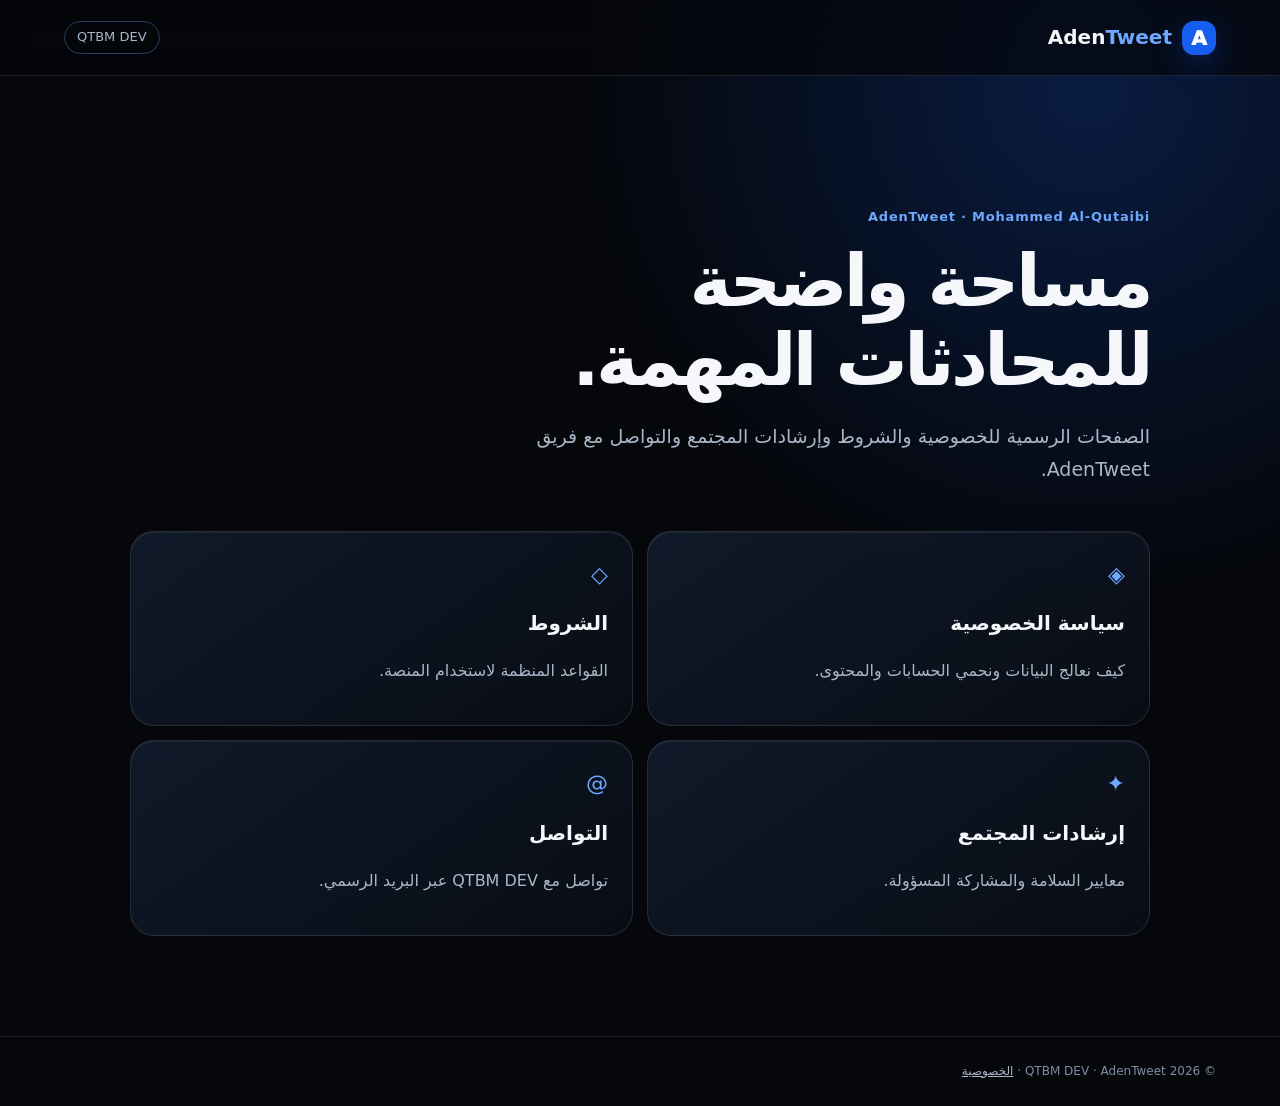
==== index.html @ aa2ac325 "Create AdenTweet legal pages" ====
<!doctype html>
<html lang="ar" dir="rtl">
<head>
  <meta charset="UTF-8" />
  <meta name="viewport" content="width=device-width, initial-scale=1" />
  <meta name="description" content="AdenTweet — سياسة الخصوصية والشروط وإرشادات المجتمع." />
  <title>AdenTweet | QTBM DEV</title>
  <link rel="stylesheet" href="styles.css" />
</head>
<body>
  <header class="site-header"><a class="brand" href="index.html"><span class="brand-mark">A</span><span>Aden<span class="accent">Tweet</span></span></a><span class="pill">QTBM DEV</span></header>
  <main class="hero"><p class="eyebrow">AdenTweet · Mohammed Al-Qutaibi</p><h1>مساحة واضحة للمحادثات المهمة.</h1><p class="lead">الصفحات الرسمية للخصوصية والشروط وإرشادات المجتمع والتواصل مع فريق AdenTweet.</p><div class="grid"><a class="card" href="privacy.html"><span class="icon">◈</span><h2>سياسة الخصوصية</h2><p>كيف نعالج البيانات ونحمي الحسابات والمحتوى.</p></a><a class="card" href="terms.html"><span class="icon">◇</span><h2>الشروط</h2><p>القواعد المنظمة لاستخدام المنصة.</p></a><a class="card" href="community-guidelines.html"><span class="icon">✦</span><h2>إرشادات المجتمع</h2><p>معايير السلامة والمشاركة المسؤولة.</p></a><a class="card" href="contact.html"><span class="icon">@</span><h2>التواصل</h2><p>تواصل مع QTBM DEV عبر البريد الرسمي.</p></a></div></main><footer>© 2026 QTBM DEV · AdenTweet · <a href="privacy.html">الخصوصية</a></footer>
</body>
</html>
---- styles.css ----
:root{font-family:system-ui,-apple-system,"Segoe UI",sans-serif;color:#f5f7fb;background:#05070b;line-height:1.75;color-scheme:dark}*{box-sizing:border-box}body{margin:0;min-height:100vh;background:radial-gradient(circle at 85% 8%,rgba(21,94,239,.24),transparent 32rem),#05070b}.site-header{height:76px;display:flex;align-items:center;justify-content:space-between;padding:0 clamp(20px,5vw,76px);border-bottom:1px solid rgba(148,163,184,.18);background:rgba(5,7,11,.7);backdrop-filter:blur(18px);position:sticky;top:0;z-index:2}.brand{color:#f5f7fb;text-decoration:none;font-weight:900;font-size:20px;display:flex;align-items:center;gap:10px}.accent{color:#6ea8ff}.brand-mark{display:inline-grid;place-items:center;width:34px;height:34px;border-radius:12px;background:#155eef;color:#fff;box-shadow:0 9px 30px rgba(21,94,239,.3);font-weight:950}.brand-mark.large{width:48px;height:48px;border-radius:16px;font-size:22px}.pill,.back{color:#aab7c9;text-decoration:none;font-size:13px}.pill{border:1px solid rgba(110,168,255,.35);border-radius:999px;padding:4px 12px}.hero,.article{width:min(1020px,calc(100% - 40px));margin:auto}.hero{padding:clamp(72px,13vh,150px) 0 100px}.eyebrow{color:#6ea8ff;font-weight:800;letter-spacing:.06em;font-size:13px}.hero h1,.article h1{font-size:clamp(36px,7vw,72px);line-height:1.1;letter-spacing:-.05em;margin:12px 0 20px;max-width:780px}.lead{font-size:19px;color:#aab7c9;max-width:640px}.grid{display:grid;grid-template-columns:repeat(2,minmax(0,1fr));gap:14px;margin-top:44px}.card,.contact-card{display:block;text-decoration:none;color:inherit;padding:24px;border:1px solid rgba(148,163,184,.18);border-radius:24px;background:linear-gradient(145deg,rgba(19,30,48,.82),rgba(12,17,27,.62));box-shadow:inset 0 1px rgba(255,255,255,.06);transition:transform .2s ease,border-color .2s ease}.card:hover{transform:translateY(-4px);border-color:rgba(110,168,255,.64)}.card h2{font-size:20px;margin:12px 0 4px}.card p,.article p{color:#aab7c9}.icon{color:#6ea8ff;font-size:22px}.article{padding:72px 0 100px;max-width:780px}.article h1{font-size:clamp(36px,6vw,60px)}.article h2{font-size:24px;margin-top:40px}.article a{color:#8ab8ff}.contact-card{display:flex;align-items:center;gap:16px;margin:32px 0}.contact-card p{margin:4px 0 0}.contact-line{font-size:18px}.muted{color:#7e8da3!important}footer{border-top:1px solid rgba(148,163,184,.14);padding:24px clamp(20px,5vw,76px);color:#7e8da3;font-size:12px}footer a{color:#aab7c9}@media(max-width:640px){.grid{grid-template-columns:1fr}.hero{padding-top:72px}.site-header{padding-inline:20px}.pill{display:none}}
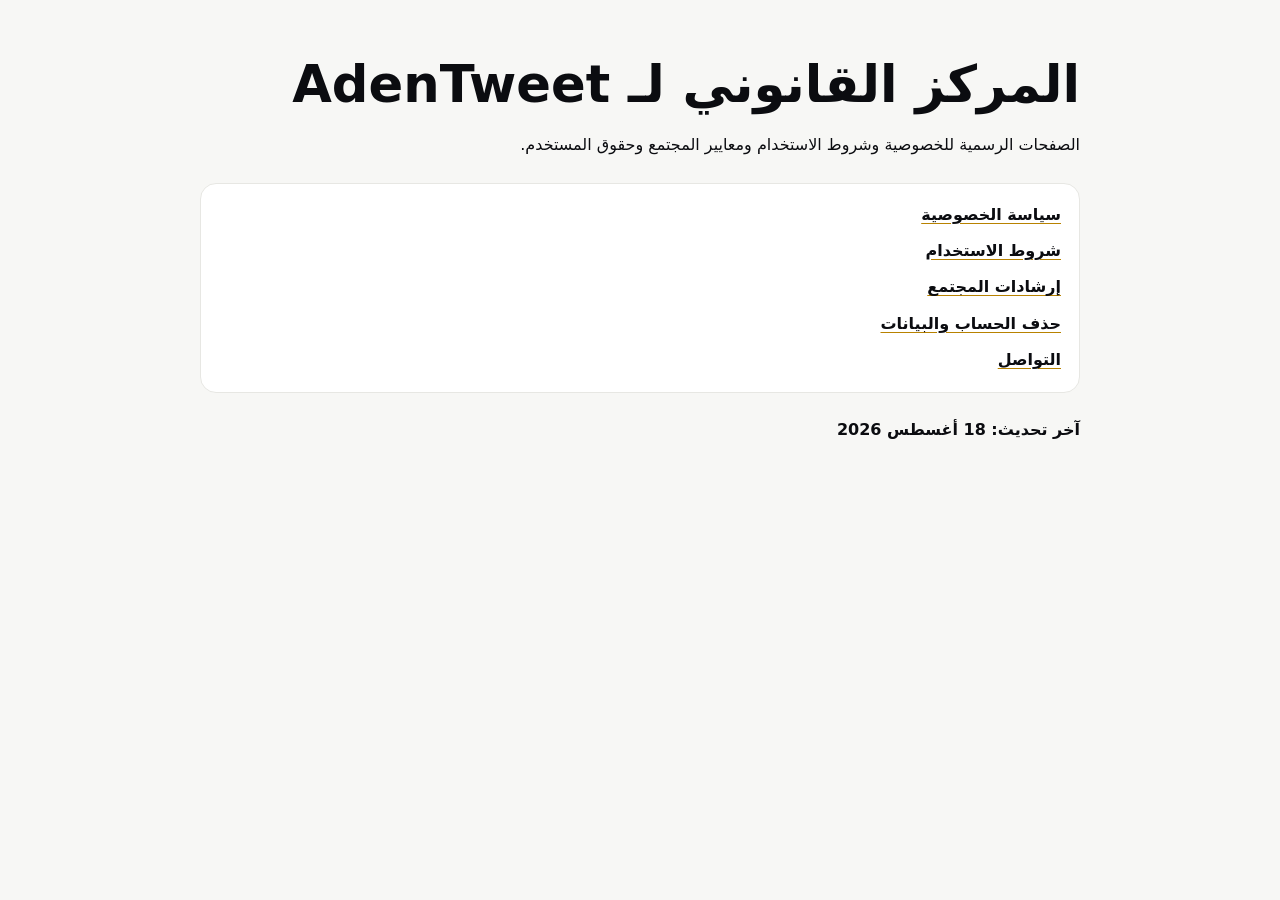
==== commit 7ed52400: "Publish AdenTweet privacy and Google Play compliance materials" ====
--- a/index.html
+++ b/index.html
@@ -1,14 +1 @@
-<!doctype html>
-<html lang="ar" dir="rtl">
-<head>
-  <meta charset="UTF-8" />
-  <meta name="viewport" content="width=device-width, initial-scale=1" />
-  <meta name="description" content="AdenTweet — سياسة الخصوصية والشروط وإرشادات المجتمع." />
-  <title>AdenTweet | QTBM DEV</title>
-  <link rel="stylesheet" href="styles.css" />
-</head>
-<body>
-  <header class="site-header"><a class="brand" href="index.html"><span class="brand-mark">A</span><span>Aden<span class="accent">Tweet</span></span></a><span class="pill">QTBM DEV</span></header>
-  <main class="hero"><p class="eyebrow">AdenTweet · Mohammed Al-Qutaibi</p><h1>مساحة واضحة للمحادثات المهمة.</h1><p class="lead">الصفحات الرسمية للخصوصية والشروط وإرشادات المجتمع والتواصل مع فريق AdenTweet.</p><div class="grid"><a class="card" href="privacy.html"><span class="icon">◈</span><h2>سياسة الخصوصية</h2><p>كيف نعالج البيانات ونحمي الحسابات والمحتوى.</p></a><a class="card" href="terms.html"><span class="icon">◇</span><h2>الشروط</h2><p>القواعد المنظمة لاستخدام المنصة.</p></a><a class="card" href="community-guidelines.html"><span class="icon">✦</span><h2>إرشادات المجتمع</h2><p>معايير السلامة والمشاركة المسؤولة.</p></a><a class="card" href="contact.html"><span class="icon">@</span><h2>التواصل</h2><p>تواصل مع QTBM DEV عبر البريد الرسمي.</p></a></div></main><footer>© 2026 QTBM DEV · AdenTweet · <a href="privacy.html">الخصوصية</a></footer>
-</body>
-</html>
+<!doctype html><html lang="ar" dir="rtl"><head><meta charset="utf-8"><meta name="viewport" content="width=device-width,initial-scale=1"><meta name="description" content="AdenTweet — الخصوصية والشروط وإرشادات المجتمع وحذف البيانات."><title>AdenTweet | المركز القانوني</title><link rel="stylesheet" href="styles.css"></head><body><main><h1>المركز القانوني لـ AdenTweet</h1><p>الصفحات الرسمية للخصوصية وشروط الاستخدام ومعايير المجتمع وحقوق المستخدم.</p><nav><a href="privacy.html">سياسة الخصوصية</a><a href="terms.html">شروط الاستخدام</a><a href="community-guidelines.html">إرشادات المجتمع</a><a href="data-deletion.html">حذف الحساب والبيانات</a><a href="contact.html">التواصل</a></nav><p><strong>آخر تحديث: 18 أغسطس 2026</strong></p></main></body></html>
--- a/styles.css
+++ b/styles.css
@@ -1 +1 @@
-:root{font-family:system-ui,-apple-system,"Segoe UI",sans-serif;color:#f5f7fb;background:#05070b;line-height:1.75;color-scheme:dark}*{box-sizing:border-box}body{margin:0;min-height:100vh;background:radial-gradient(circle at 85% 8%,rgba(21,94,239,.24),transparent 32rem),#05070b}.site-header{height:76px;display:flex;align-items:center;justify-content:space-between;padding:0 clamp(20px,5vw,76px);border-bottom:1px solid rgba(148,163,184,.18);background:rgba(5,7,11,.7);backdrop-filter:blur(18px);position:sticky;top:0;z-index:2}.brand{color:#f5f7fb;text-decoration:none;font-weight:900;font-size:20px;display:flex;align-items:center;gap:10px}.accent{color:#6ea8ff}.brand-mark{display:inline-grid;place-items:center;width:34px;height:34px;border-radius:12px;background:#155eef;color:#fff;box-shadow:0 9px 30px rgba(21,94,239,.3);font-weight:950}.brand-mark.large{width:48px;height:48px;border-radius:16px;font-size:22px}.pill,.back{color:#aab7c9;text-decoration:none;font-size:13px}.pill{border:1px solid rgba(110,168,255,.35);border-radius:999px;padding:4px 12px}.hero,.article{width:min(1020px,calc(100% - 40px));margin:auto}.hero{padding:clamp(72px,13vh,150px) 0 100px}.eyebrow{color:#6ea8ff;font-weight:800;letter-spacing:.06em;font-size:13px}.hero h1,.article h1{font-size:clamp(36px,7vw,72px);line-height:1.1;letter-spacing:-.05em;margin:12px 0 20px;max-width:780px}.lead{font-size:19px;color:#aab7c9;max-width:640px}.grid{display:grid;grid-template-columns:repeat(2,minmax(0,1fr));gap:14px;margin-top:44px}.card,.contact-card{display:block;text-decoration:none;color:inherit;padding:24px;border:1px solid rgba(148,163,184,.18);border-radius:24px;background:linear-gradient(145deg,rgba(19,30,48,.82),rgba(12,17,27,.62));box-shadow:inset 0 1px rgba(255,255,255,.06);transition:transform .2s ease,border-color .2s ease}.card:hover{transform:translateY(-4px);border-color:rgba(110,168,255,.64)}.card h2{font-size:20px;margin:12px 0 4px}.card p,.article p{color:#aab7c9}.icon{color:#6ea8ff;font-size:22px}.article{padding:72px 0 100px;max-width:780px}.article h1{font-size:clamp(36px,6vw,60px)}.article h2{font-size:24px;margin-top:40px}.article a{color:#8ab8ff}.contact-card{display:flex;align-items:center;gap:16px;margin:32px 0}.contact-card p{margin:4px 0 0}.contact-line{font-size:18px}.muted{color:#7e8da3!important}footer{border-top:1px solid rgba(148,163,184,.14);padding:24px clamp(20px,5vw,76px);color:#7e8da3;font-size:12px}footer a{color:#aab7c9}@media(max-width:640px){.grid{grid-template-columns:1fr}.hero{padding-top:72px}.site-header{padding-inline:20px}.pill{display:none}}
+:root{color-scheme:light;font-family:system-ui,-apple-system,BlinkMacSystemFont,"Segoe UI",sans-serif;color:#0B0C10;background:#F7F7F5}*{box-sizing:border-box}body{margin:0;line-height:1.65}main{width:min(880px,calc(100% - 36px));margin:0 auto;padding:56px 0 72px}h1{font-size:clamp(2rem,7vw,3.2rem);line-height:1.1;margin:0 0 20px}h2{font-size:1.25rem;margin:36px 0 8px}p{margin:0 0 16px}a{color:#0B0C10;text-decoration-color:#B88200;text-underline-offset:3px;font-weight:700}nav{display:grid;gap:10px;padding:18px;border:1px solid #E7E7E3;border-radius:16px;background:#fff;margin:24px 0}strong{font-weight:800}@media (max-width:600px){main{padding:34px 0 52px}}
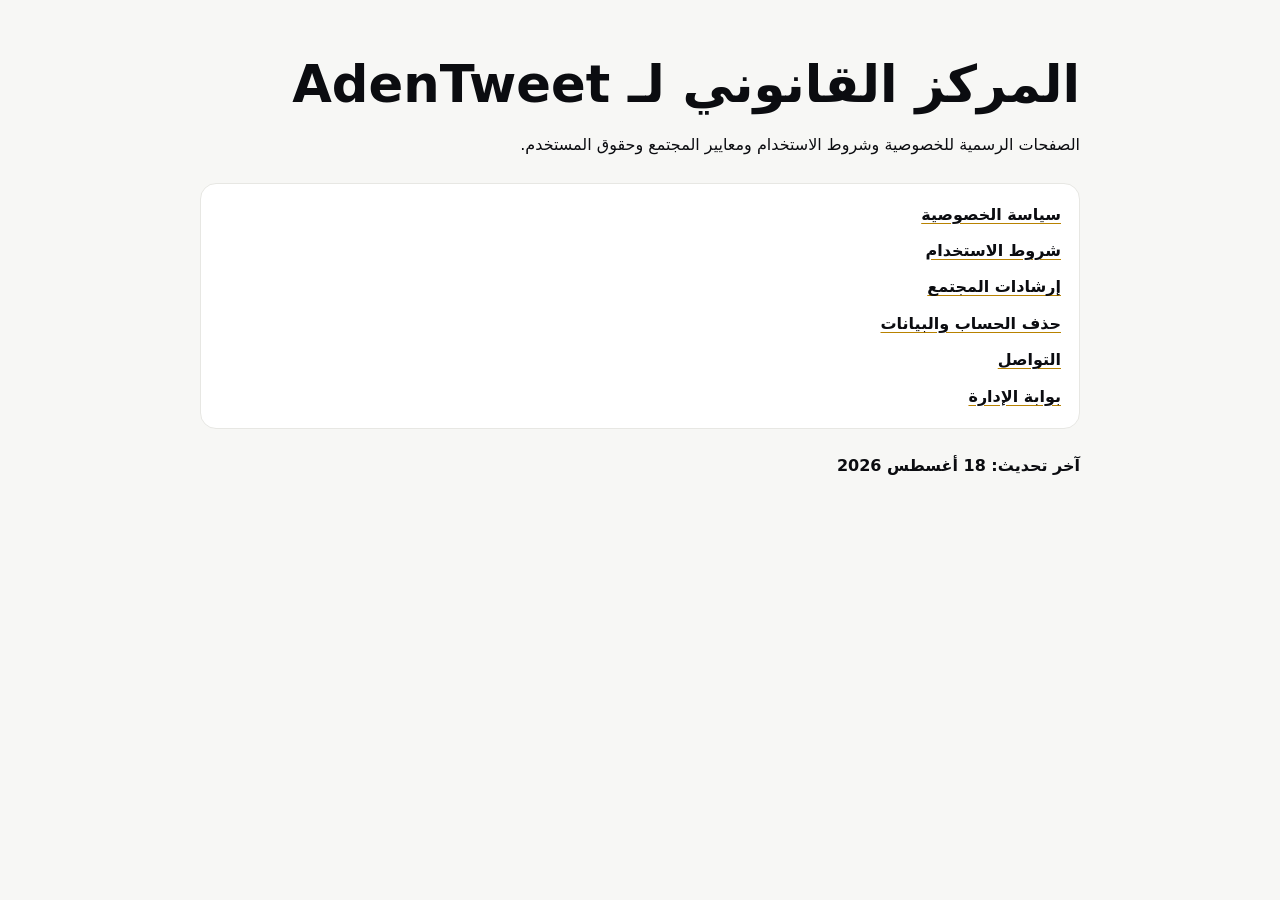
==== commit 9d37f91d: "Add safe public admin gateway" ====
--- a/index.html
+++ b/index.html
@@ -1 +1 @@
-<!doctype html><html lang="ar" dir="rtl"><head><meta charset="utf-8"><meta name="viewport" content="width=device-width,initial-scale=1"><meta name="description" content="AdenTweet — الخصوصية والشروط وإرشادات المجتمع وحذف البيانات."><title>AdenTweet | المركز القانوني</title><link rel="stylesheet" href="styles.css"></head><body><main><h1>المركز القانوني لـ AdenTweet</h1><p>الصفحات الرسمية للخصوصية وشروط الاستخدام ومعايير المجتمع وحقوق المستخدم.</p><nav><a href="privacy.html">سياسة الخصوصية</a><a href="terms.html">شروط الاستخدام</a><a href="community-guidelines.html">إرشادات المجتمع</a><a href="data-deletion.html">حذف الحساب والبيانات</a><a href="contact.html">التواصل</a></nav><p><strong>آخر تحديث: 18 أغسطس 2026</strong></p></main></body></html>
+<!doctype html><html lang="ar" dir="rtl"><head><meta charset="utf-8"><meta name="viewport" content="width=device-width,initial-scale=1"><meta name="description" content="AdenTweet — الخصوصية والشروط وإرشادات المجتمع وحذف البيانات."><title>AdenTweet | المركز القانوني</title><link rel="stylesheet" href="styles.css"></head><body><main><h1>المركز القانوني لـ AdenTweet</h1><p>الصفحات الرسمية للخصوصية وشروط الاستخدام ومعايير المجتمع وحقوق المستخدم.</p><nav><a href="privacy.html">سياسة الخصوصية</a><a href="terms.html">شروط الاستخدام</a><a href="community-guidelines.html">إرشادات المجتمع</a><a href="data-deletion.html">حذف الحساب والبيانات</a><a href="contact.html">التواصل</a><a href="admin.html">بوابة الإدارة</a></nav><p><strong>آخر تحديث: 18 أغسطس 2026</strong></p></main></body></html>
--- a/styles.css
+++ b/styles.css
@@ -1 +1 @@
-:root{color-scheme:light;font-family:system-ui,-apple-system,BlinkMacSystemFont,"Segoe UI",sans-serif;color:#0B0C10;background:#F7F7F5}*{box-sizing:border-box}body{margin:0;line-height:1.65}main{width:min(880px,calc(100% - 36px));margin:0 auto;padding:56px 0 72px}h1{font-size:clamp(2rem,7vw,3.2rem);line-height:1.1;margin:0 0 20px}h2{font-size:1.25rem;margin:36px 0 8px}p{margin:0 0 16px}a{color:#0B0C10;text-decoration-color:#B88200;text-underline-offset:3px;font-weight:700}nav{display:grid;gap:10px;padding:18px;border:1px solid #E7E7E3;border-radius:16px;background:#fff;margin:24px 0}strong{font-weight:800}@media (max-width:600px){main{padding:34px 0 52px}}
+:root{color-scheme:light;font-family:system-ui,-apple-system,BlinkMacSystemFont,"Segoe UI",sans-serif;color:#0B0C10;background:#F7F7F5}*{box-sizing:border-box}body{margin:0;line-height:1.65}main{width:min(880px,calc(100% - 36px));margin:0 auto;padding:56px 0 72px}h1{font-size:clamp(2rem,7vw,3.2rem);line-height:1.1;margin:0 0 20px}h2{font-size:1.25rem;margin:36px 0 8px}p{margin:0 0 16px}a{color:#0B0C10;text-decoration-color:#B88200;text-underline-offset:3px;font-weight:700}nav{display:grid;gap:10px;padding:18px;border:1px solid #E7E7E3;border-radius:16px;background:#fff;margin:24px 0}strong{font-weight:800}.admin-gateway{display:grid;gap:18px}.back-link{font-size:.92rem;width:max-content}.admin-hero{background:#0B0C10;border-radius:24px;color:#fff;padding:clamp(28px,6vw,54px)}.admin-hero h1{color:#fff;margin-bottom:14px}.admin-hero p{color:#E7E7E3;max-width:620px}.eyebrow{color:#B8FF35!important;font-size:.78rem;font-weight:800;letter-spacing:.09em;margin-bottom:12px;text-transform:uppercase}.primary-link{background:#B8FF35;border-radius:999px;color:#0B0C10;display:inline-block;margin:8px 0 18px;padding:13px 20px;text-decoration:none;text-decoration-color:transparent}.primary-link:hover,.primary-link:focus-visible{background:#fff;outline:3px solid #1769E0;outline-offset:3px}.gateway-note{font-size:.91rem;margin:0}.gateway-card{background:#fff;border:1px solid #E7E7E3;border-radius:18px;padding:22px}.gateway-card h2{margin:0 0 10px}.gateway-card p{color:#444750;margin:0}.gateway-links{margin:16px 0 0}.gateway-links a{padding:4px 0}@media (max-width:600px){main{padding:34px 0 52px}.admin-hero{border-radius:18px}.gateway-card{padding:18px}}
